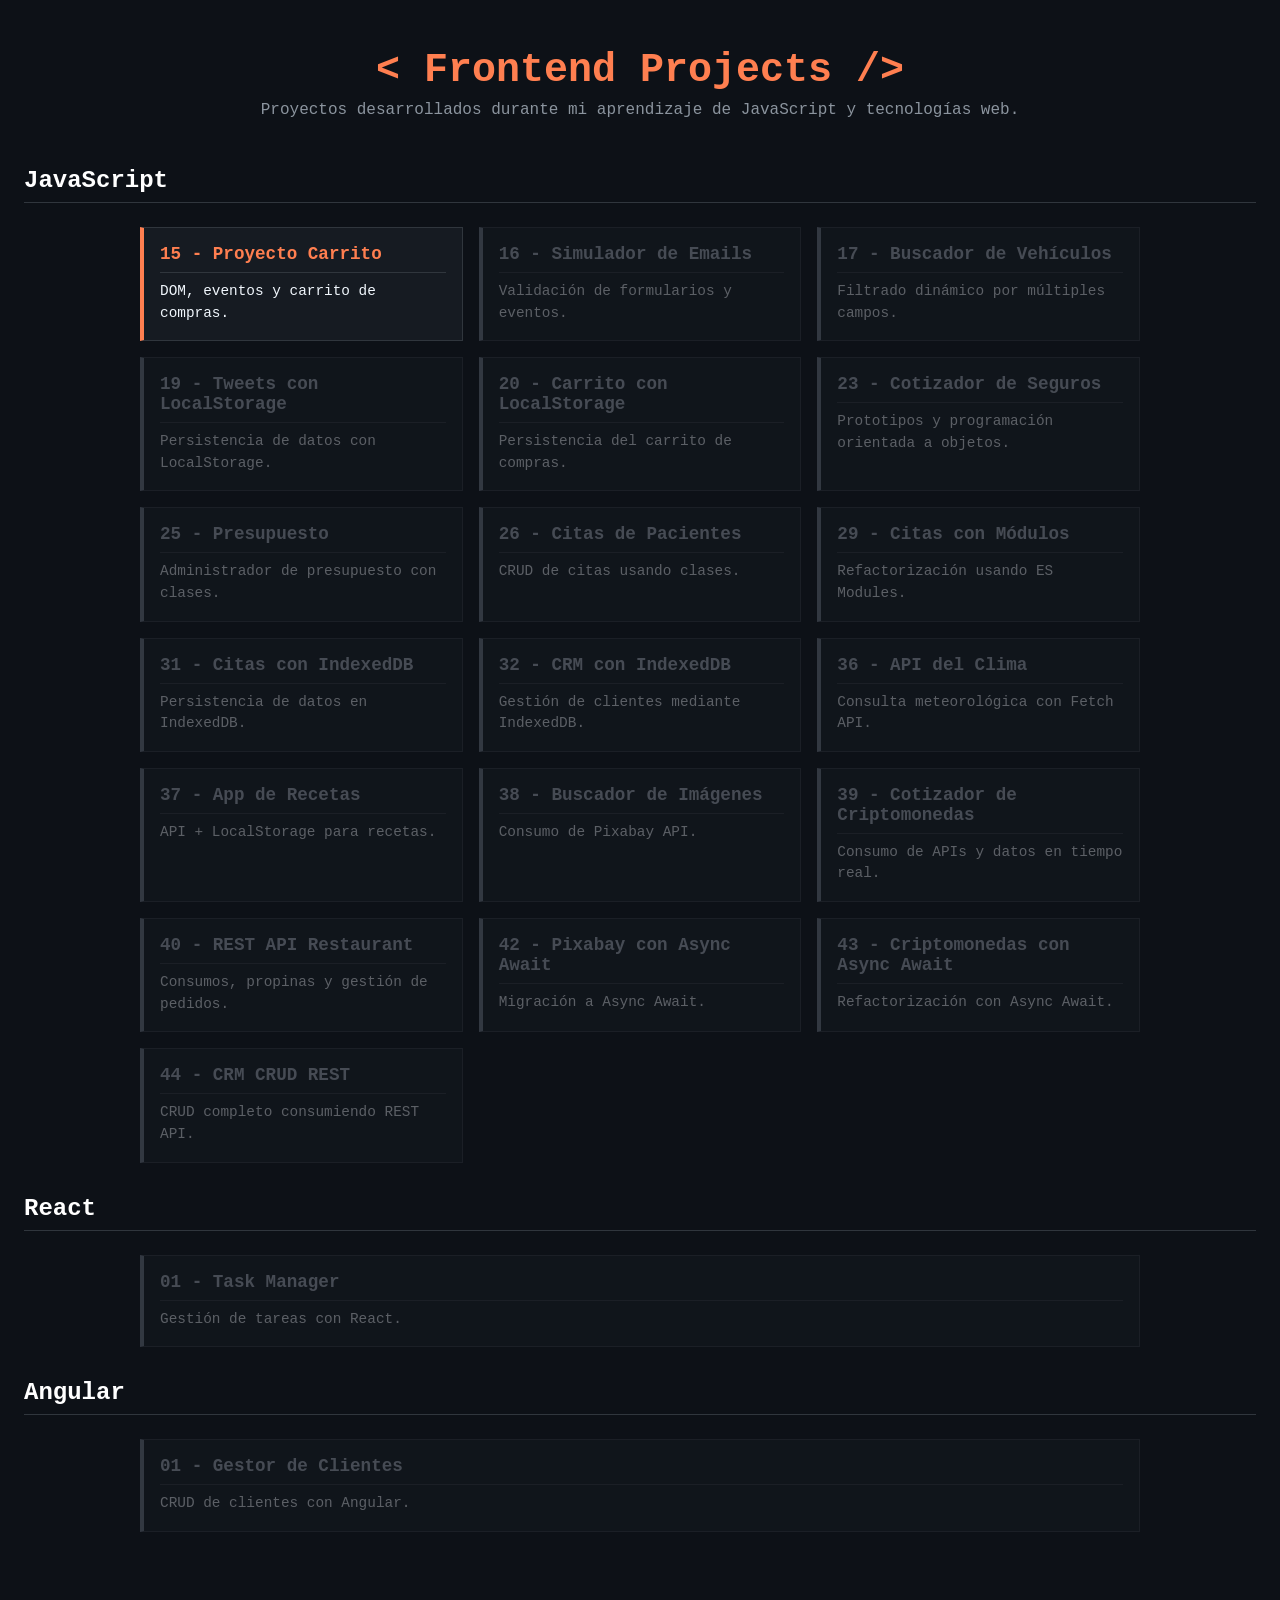
==== index.html @ 963a9974 "first commit" ====
<!DOCTYPE html>
<html lang="es">
<head>
    <meta charset="UTF-8">
    <meta name="viewport" content="width=device-width, initial-scale=1.0">
    <title>Curso JavaScript Moderno</title>
    <link rel="stylesheet" href="./css/styles.css">
</head>
<body>

    <header>
    <h1>&lt; Frontend Projects /&gt;</h1>
    <p>Proyectos desarrollados durante mi aprendizaje de JavaScript y tecnologías web.</p>
    </header>

    <section>
        <h2>JavaScript</h2>
        <div id="javascript-projects" class="container"></div>
    </section>

    <section>
        <h2>React</h2>
        <div id="react-projects" class="container"></div>
    </section>

    <section>
        <h2>Angular</h2>
        <div id="angular-projects" class="container"></div>
    </section>

    <main class="container"></main>

    <script src="./js/main.js"></script>

</body>
</html>
---- css/styles.css ----
* {
    margin: 0;
    padding: 0;
    box-sizing: border-box;
}

:root {
    --bg: #0d1117;
    --card: #161b22;
    --border: #30363d;
    --title: #ff7f50;
    --text: #f0f6fc;
    --hover: #1f2937;
}

body {
    background-color: var(--bg);
    color: var(--text);
    font-family: "Consolas", "Fira Code", monospace;
    min-height: 100vh;
    padding: 3rem 1.5rem;
}

header {
    text-align: center;
    margin-bottom: 3rem;
}

header h1 {
    color: var(--title);
    font-size: 2.5rem;
    margin-bottom: 0.5rem;
}

header p {
    color: #8b949e;
}

.container {
    max-width: 1000px;
    margin: 0 auto;

    display: grid;
    grid-template-columns: repeat(auto-fit, minmax(280px, 1fr));
    gap: 1rem;
}

.card {
    background-color: var(--card);
    border: 1px solid var(--border);
    border-left: 4px solid var(--title);

    padding: 1rem;

    text-decoration: none;
    transition: all 0.2s ease;
}

.card:hover {
    transform: translateY(-3px);
    background-color: var(--hover);
}

.card h2 {
    color: var(--title);
    font-size: 1.1rem;
    margin-bottom: 0.5rem;
}

.card p {
    color: var(--text);
    font-size: 0.9rem;
    line-height: 1.5;
}
.card.disabled {
    opacity: 0.4;
    cursor: not-allowed;
    pointer-events: none;
    border-left-color: #6b7280;
}

.card.disabled h2 {
    color: #9ca3af;
}

.card.disabled p {
    color: #d1d5db;
}


section {
    margin-bottom: 2rem;
}

section h2 {
    margin-bottom: 1.5rem;
    color: white;
    margin-bottom: 1.5rem;
    padding-bottom: .5rem;
    border-bottom: 1px solid #30363d;
}
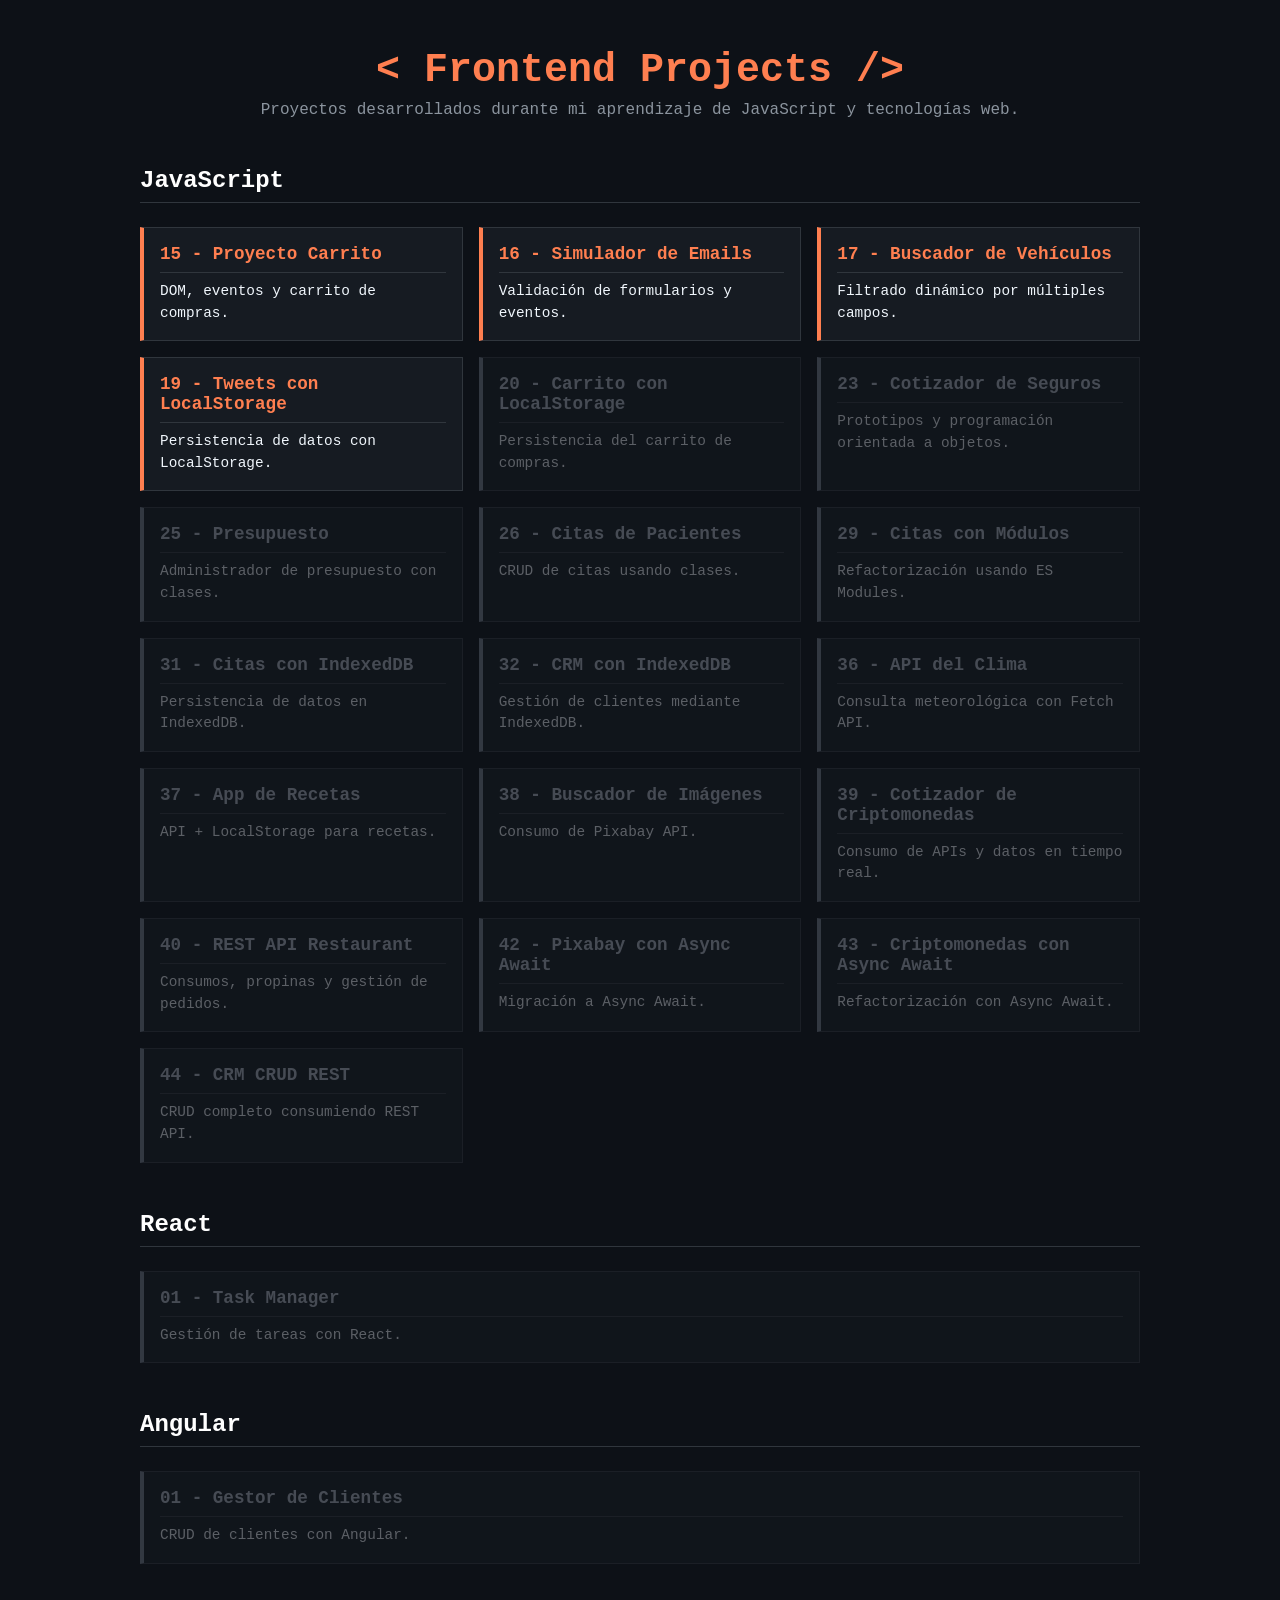
==== commit 64ad7f95: "Modificaciones css" ====
--- a/index.html
+++ b/index.html
@@ -3,7 +3,7 @@
 <head>
     <meta charset="UTF-8">
     <meta name="viewport" content="width=device-width, initial-scale=1.0">
-    <title>Curso JavaScript Moderno</title>
+    <title>Proyectos Frontend - Joanne Zamorano</title>
     <link rel="stylesheet" href="./css/styles.css">
 </head>
 <body>
--- a/css/styles.css
+++ b/css/styles.css
@@ -90,12 +90,13 @@
 
 section {
     margin-bottom: 2rem;
+    max-width: 1000px;
+    margin: 0 auto 3rem auto;
 }
 
 section h2 {
-    margin-bottom: 1.5rem;
     color: white;
     margin-bottom: 1.5rem;
     padding-bottom: .5rem;
     border-bottom: 1px solid #30363d;
-}+}
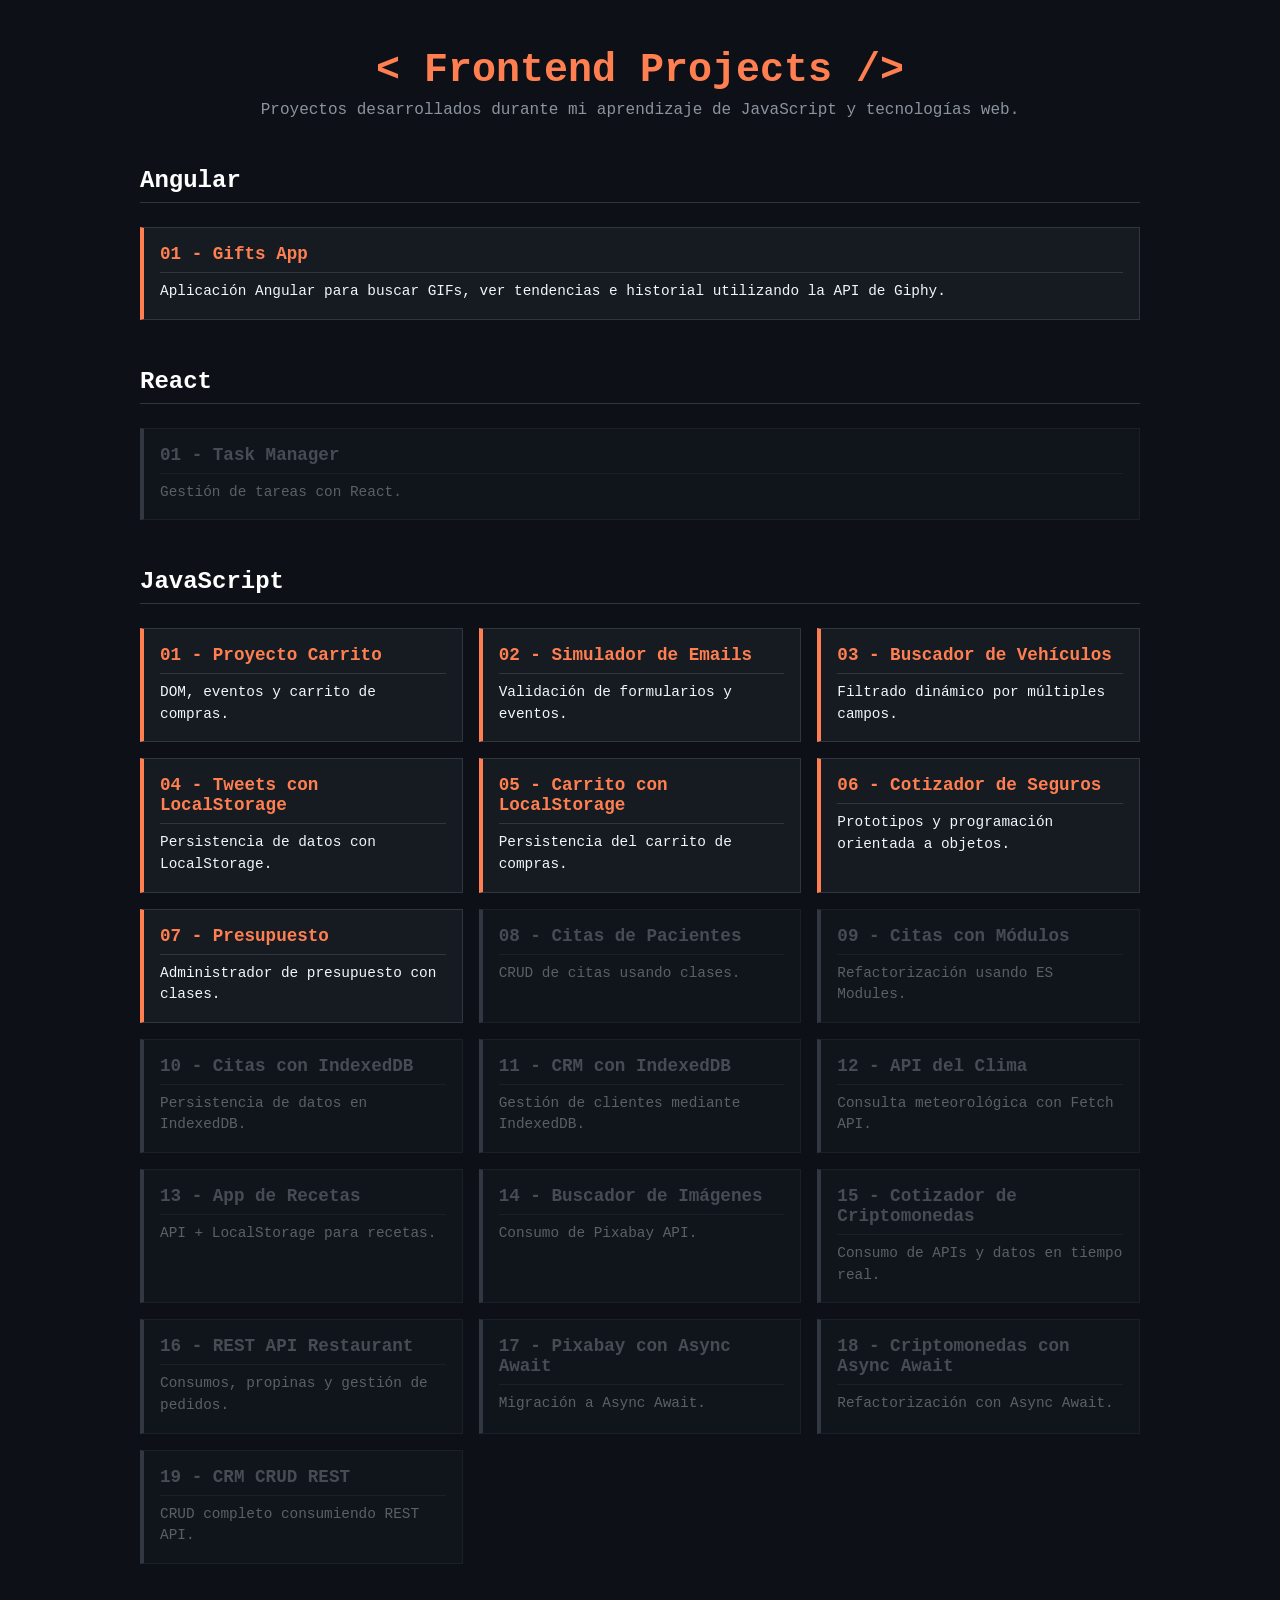
==== commit 5ac91c00: "Cambio orden proyectos" ====
--- a/index.html
+++ b/index.html
@@ -14,8 +14,8 @@
     </header>
 
     <section>
-        <h2>JavaScript</h2>
-        <div id="javascript-projects" class="container"></div>
+        <h2>Angular</h2>
+        <div id="angular-projects" class="container"></div>
     </section>
 
     <section>
@@ -24,9 +24,11 @@
     </section>
 
     <section>
-        <h2>Angular</h2>
-        <div id="angular-projects" class="container"></div>
+        <h2>JavaScript</h2>
+        <div id="javascript-projects" class="container"></div>
     </section>
+
+
 
     <main class="container"></main>
 
